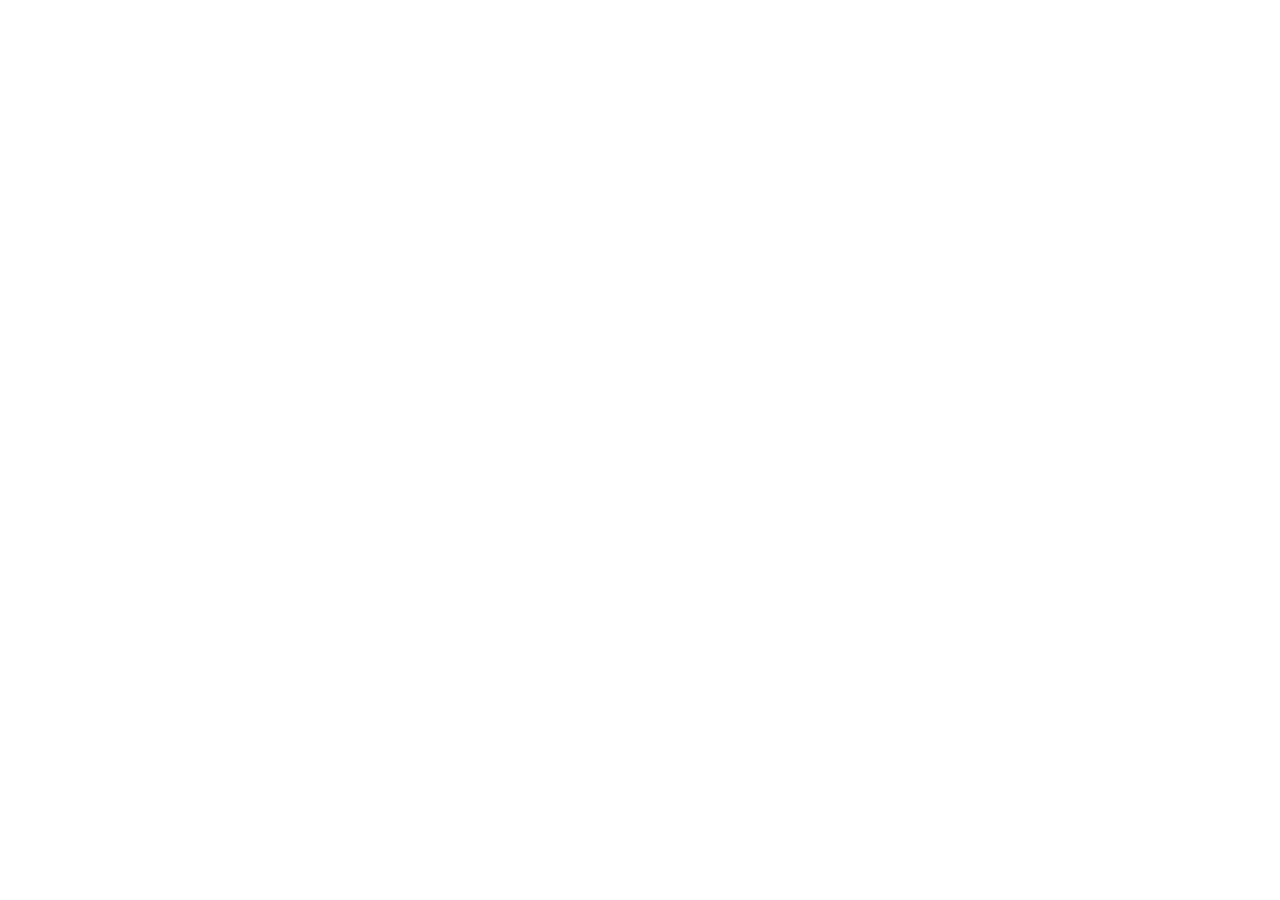
==== index.html @ 83a2ca32 "Add homepage design" ====
<!DOCTYPE html>
<html lang="en">
<head>
    <meta charset="UTF-8">
    <meta name="viewport" content="width=device-width, initial-scale=1.0">
      <title>Meesho Style Store</title>
</head>
<body>
    
</body>
</html>
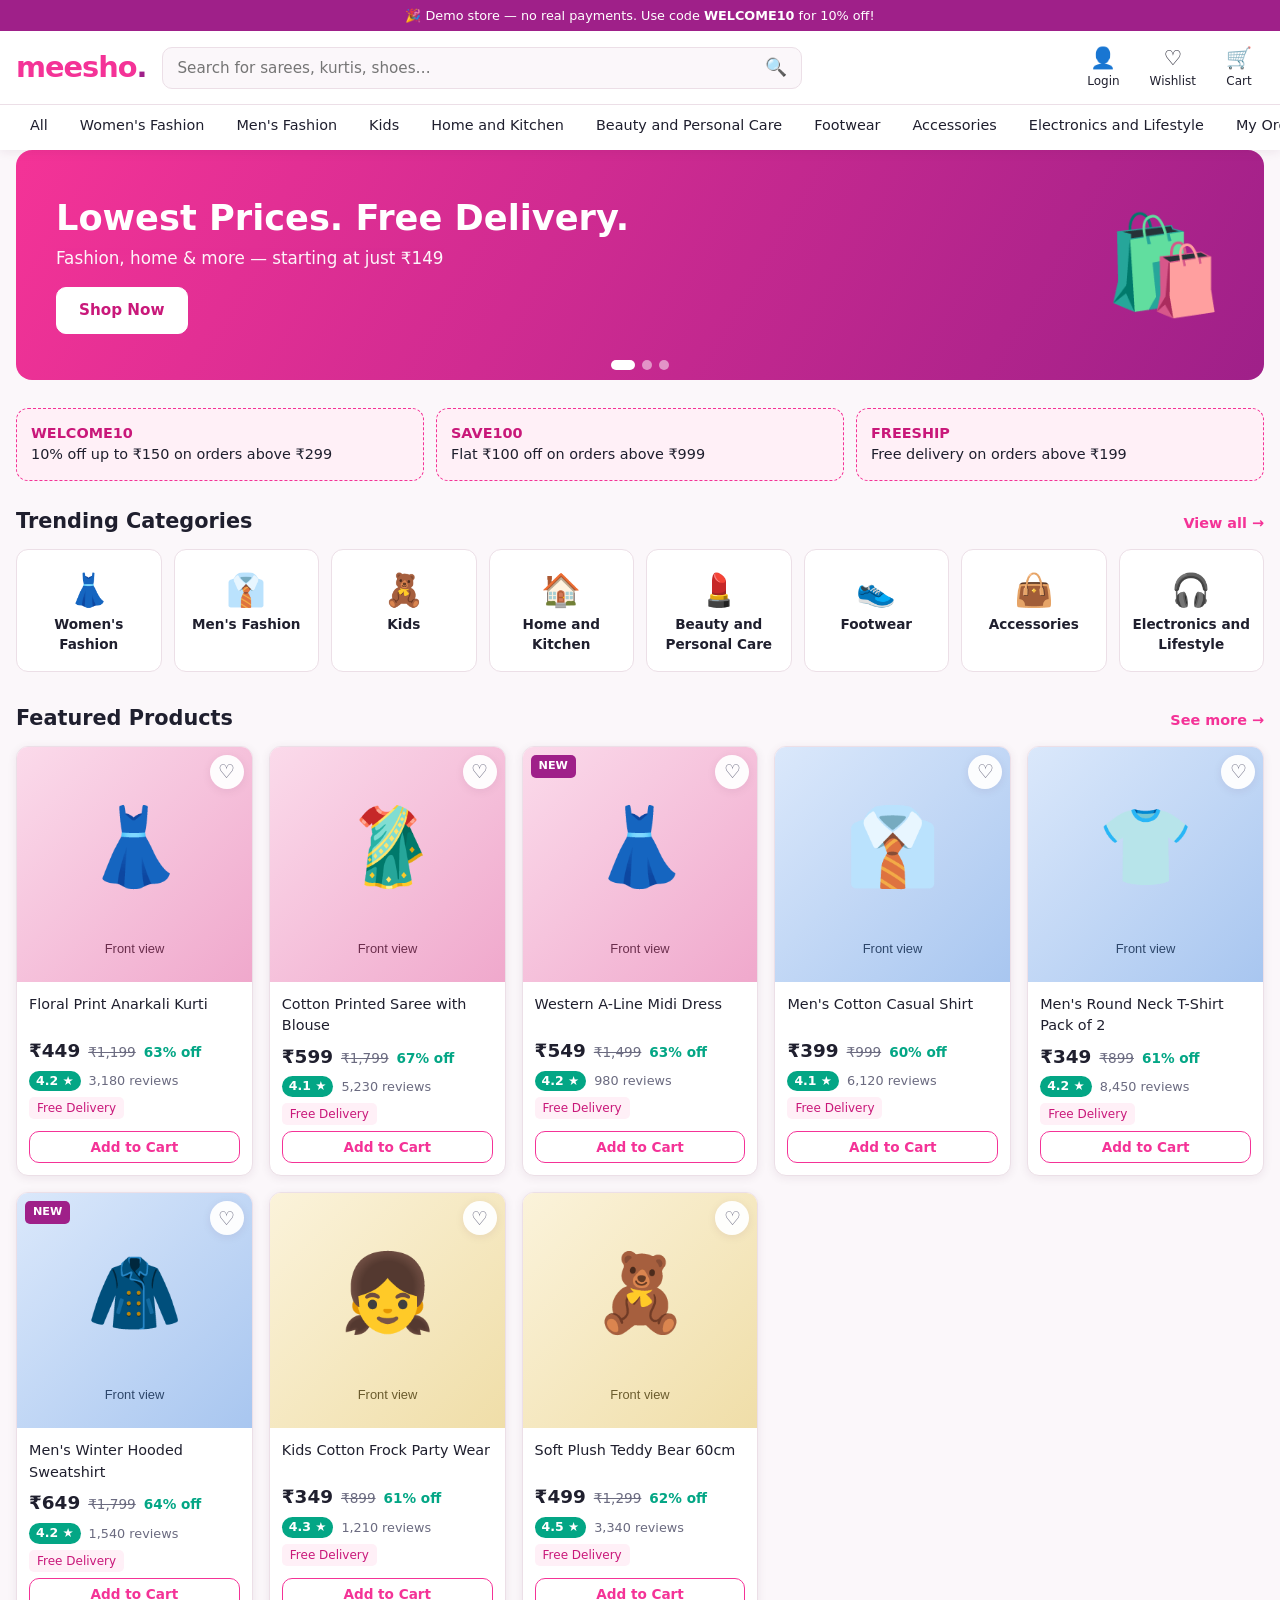
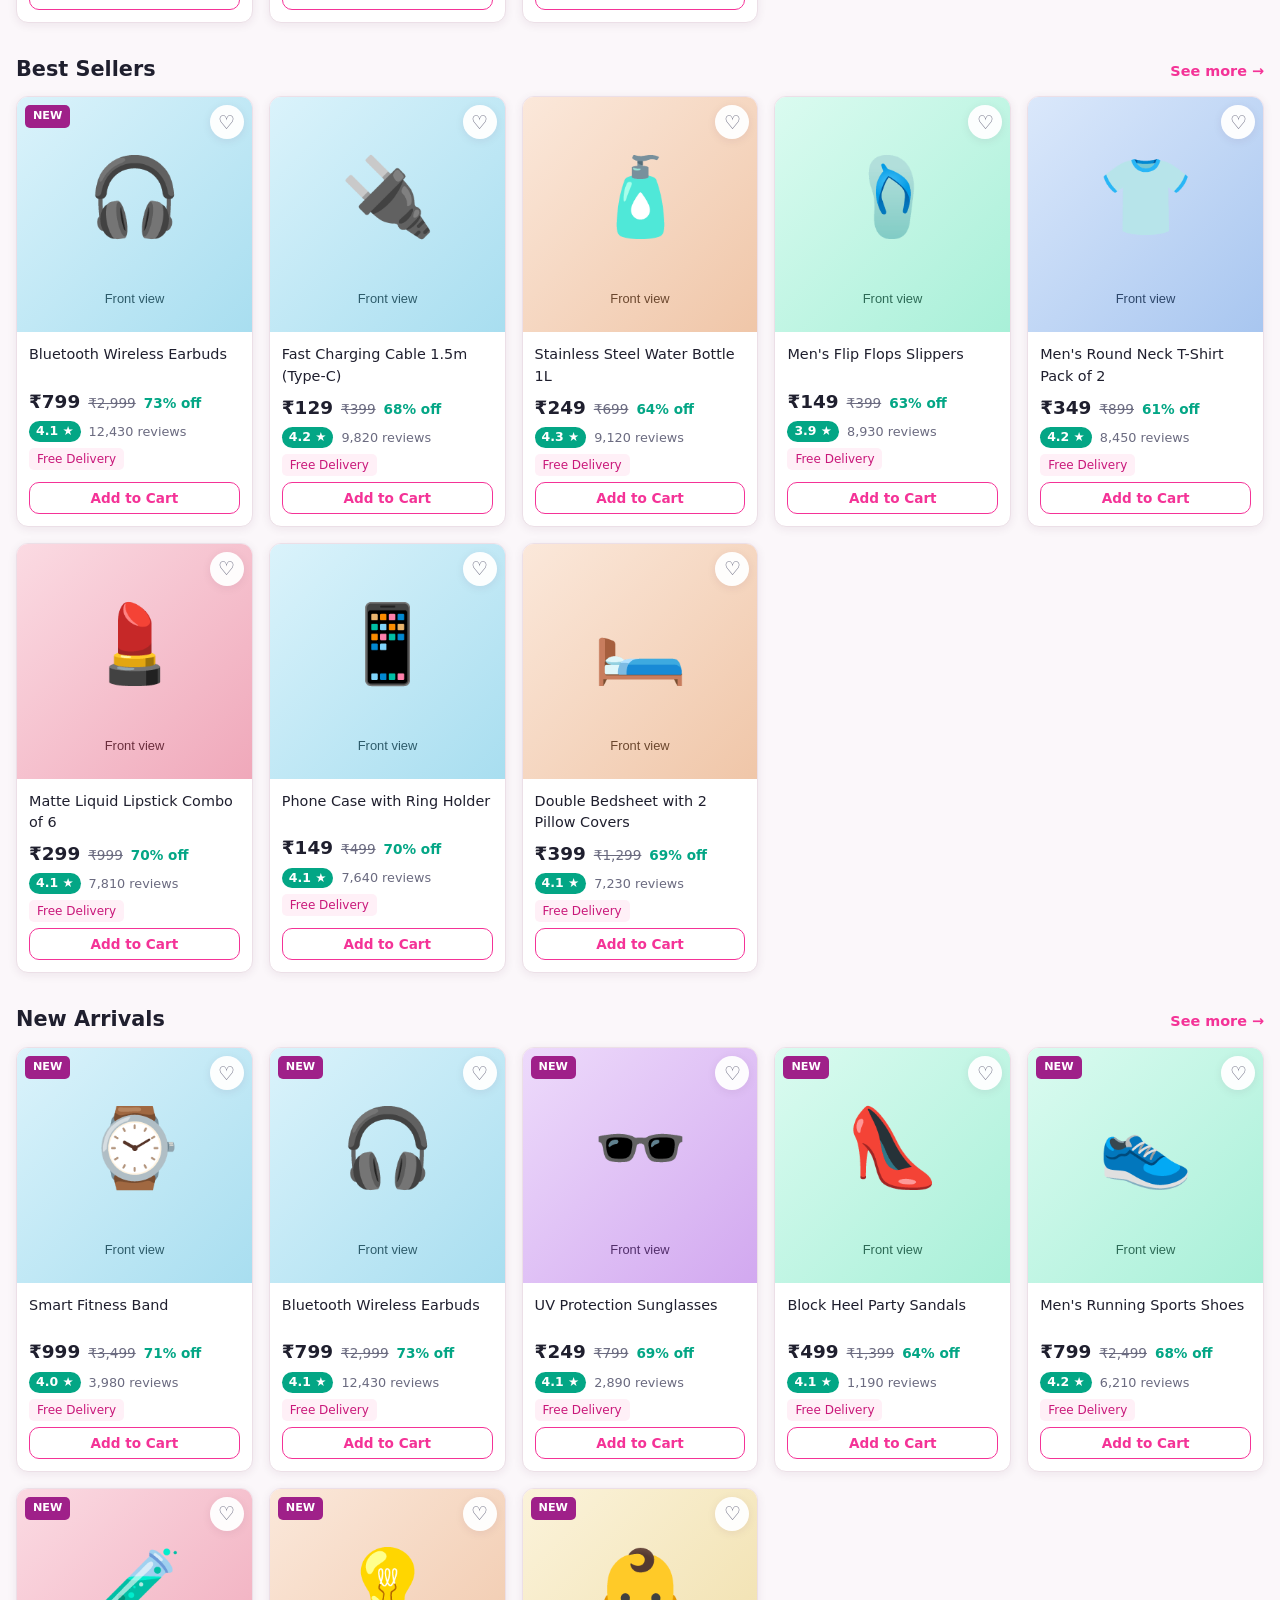
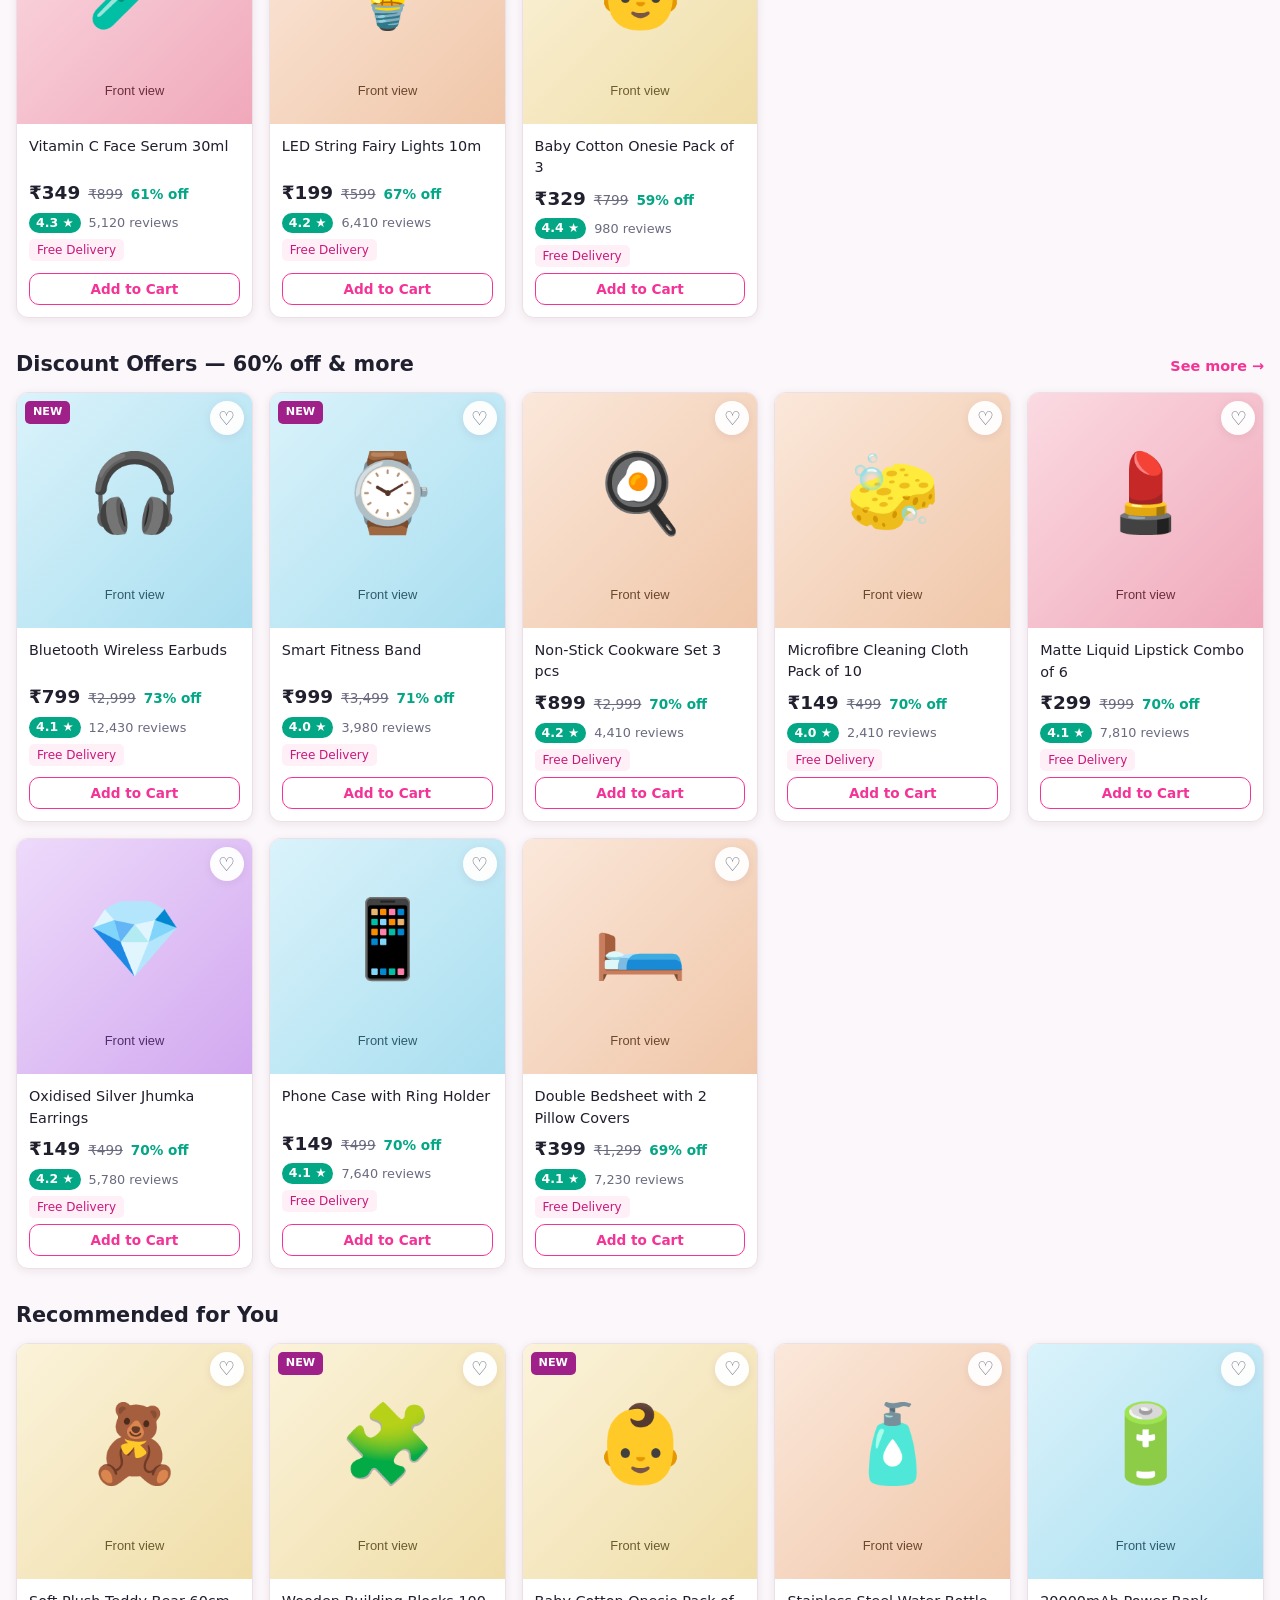
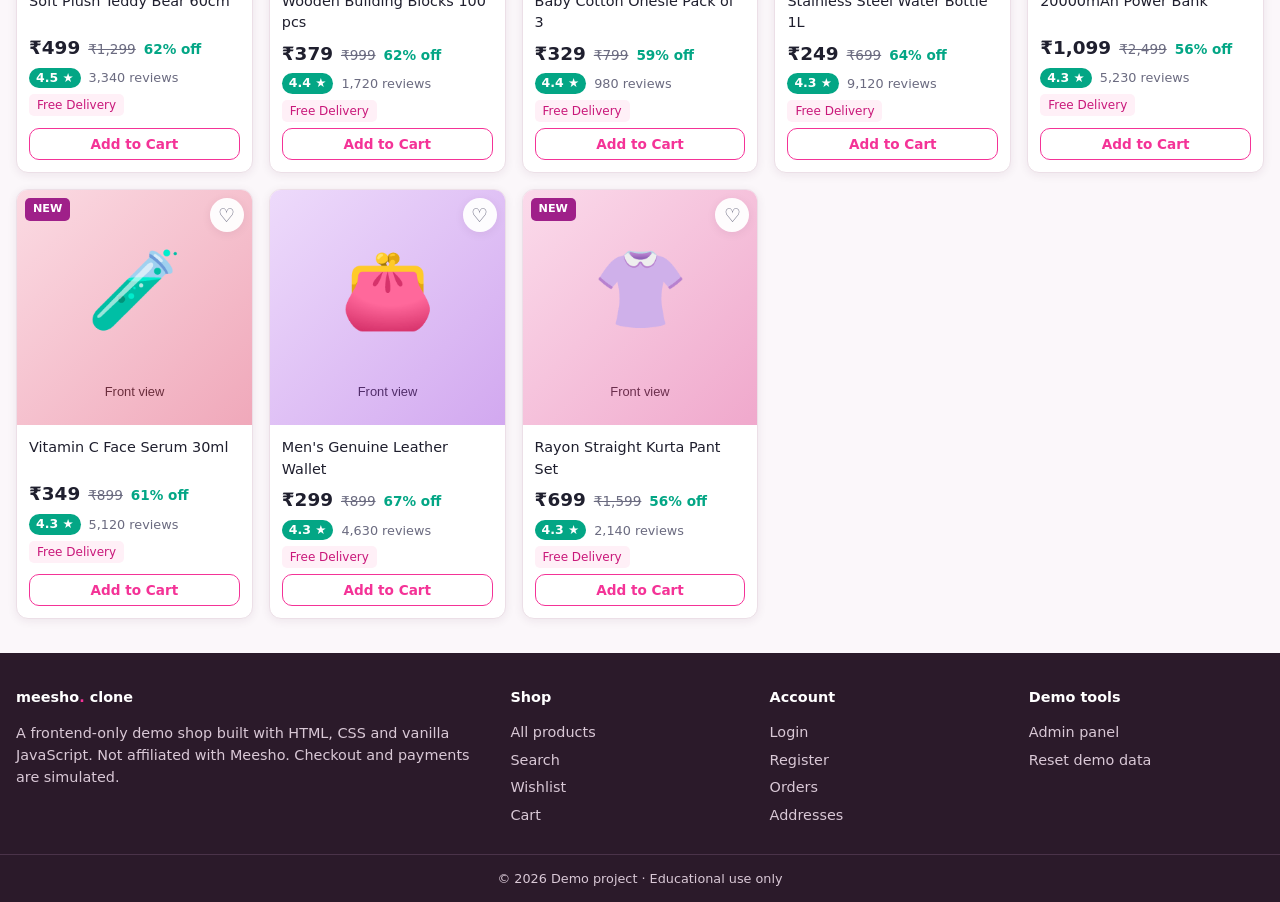
==== commit d4175262: "Add Meesho clone" ====
--- a/index.html
+++ b/index.html
@@ -1,11 +1,30 @@
 <!DOCTYPE html>
 <html lang="en">
 <head>
-    <meta charset="UTF-8">
-    <meta name="viewport" content="width=device-width, initial-scale=1.0">
-      <title>Meesho Style Store</title>
+<meta charset="UTF-8">
+<meta name="viewport" content="width=device-width, initial-scale=1">
+<title>Home | Meesho Clone</title>
+<link rel="stylesheet" href="css/style.css">
+<link rel="stylesheet" href="css/components.css">
+<link rel="stylesheet" href="css/responsive.css">
 </head>
 <body>
-    
+<div id="site-header"></div>
+<main class="container" id="app">
+<div class="hero" id="hero" aria-label="Promotions"></div>
+<div class="offer-strip" id="offers"></div>
+<section class="section"><div class="section-head"><h2>Trending Categories</h2><a href="products.html">View all →</a></div><div class="cat-tiles" id="cat-tiles"></div></section>
+<section class="section"><div class="section-head"><h2>Featured Products</h2><a href="products.html">See more →</a></div><div class="product-grid" id="featured"></div></section>
+<section class="section"><div class="section-head"><h2>Best Sellers</h2><a href="products.html?sort=reviews">See more →</a></div><div class="product-grid" id="bestsellers"></div></section>
+<section class="section"><div class="section-head"><h2>New Arrivals</h2><a href="products.html?sort=newest">See more →</a></div><div class="product-grid" id="new-arrivals"></div></section>
+<section class="section"><div class="section-head"><h2>Discount Offers — 60% off &amp; more</h2><a href="products.html?sort=discount">See more →</a></div><div class="product-grid" id="deals"></div></section>
+<section class="section"><div class="section-head"><h2>Recommended for You</h2></div><div class="product-grid" id="recommended"></div></section>
+<section class="section hidden" id="recent-section"><div class="section-head"><h2>Recently Viewed</h2></div><div class="product-grid" id="recent"></div></section>
+</main>
+<div id="site-footer"></div>
+<script src="js/products.js"></script>
+<script src="js/storage.js"></script>
+<script src="js/common.js"></script>
+<script src="js/home.js"></script>
 </body>
-</html>+</html>
--- a/css/style.css
+++ b/css/style.css
@@ -0,0 +1,112 @@
+:root{--pink:#f43397;--pink-dark:#c9187a;--pink-light:#fff0f7;--purple:#9f2089;--text:#1f1f2e;--muted:#6b6b80;--border:#ecdfe7;--bg:#fbf7fa;--white:#fff;--green:#03a685;--red:#e5383b;--amber:#f59e0b;--radius:12px;--shadow:0 2px 10px rgba(80,20,60,.08)}
+*,*::before,*::after{box-sizing:border-box}
+html{scroll-behavior:smooth}
+body{margin:0;font-family:"Segoe UI",system-ui,-apple-system,Roboto,Arial,sans-serif;color:var(--text);background:var(--bg);line-height:1.5;min-height:100vh;display:flex;flex-direction:column}
+main{flex:1;padding:20px 0 40px}
+img{max-width:100%;display:block}
+a{color:inherit;text-decoration:none}
+h1,h2,h3{line-height:1.25;margin:0 0 .6rem}
+.container{width:100%;max-width:1280px;margin:0 auto;padding:0 16px}
+.muted{color:var(--muted)}
+.hidden{display:none!important}
+/* header */
+.topbar{background:var(--purple);color:#fff;text-align:center;font-size:.8rem;padding:6px 10px}
+#site-header{position:sticky;top:0;z-index:50;background:var(--white);box-shadow:var(--shadow)}
+.header-main{display:flex;align-items:center;gap:16px;padding-top:10px;padding-bottom:10px}
+.logo{font-size:1.8rem;font-weight:800;color:var(--pink);letter-spacing:-1px}
+.logo span{color:var(--purple)}
+.search-form{flex:1;display:flex;border:1.5px solid var(--border);border-radius:10px;overflow:hidden;background:var(--bg);max-width:640px}
+.search-form:focus-within{border-color:var(--pink)}
+.search-form input{flex:1;border:0;background:transparent;padding:11px 14px;font-size:.95rem;outline:none;min-width:0}
+.search-form button{border:0;background:transparent;padding:0 14px;cursor:pointer;font-size:1.1rem}
+.header-actions{display:flex;gap:6px;margin-left:auto}
+.hdr-link{display:flex;flex-direction:column;align-items:center;padding:4px 12px;font-size:.75rem;border-radius:8px}
+.hdr-link:hover{background:var(--pink-light);color:var(--pink-dark)}
+.hdr-ico{font-size:1.3rem;position:relative;line-height:1.3}
+.badge{position:absolute;top:-5px;right:-10px;background:var(--pink);color:#fff;font-style:normal;font-size:.65rem;min-width:18px;height:18px;border-radius:9px;display:flex;align-items:center;justify-content:center;padding:0 4px;font-weight:700}
+.menu-toggle{display:none}
+.cat-nav{border-top:1px solid var(--border);background:var(--white)}
+.cat-nav-inner{display:flex;gap:4px;overflow-x:auto;scrollbar-width:thin}
+.cat-nav a{padding:10px 14px;white-space:nowrap;font-size:.9rem;font-weight:500;border-bottom:3px solid transparent}
+.cat-nav a:hover{color:var(--pink);border-bottom-color:var(--pink)}
+/* buttons & forms */
+.btn{display:inline-flex;align-items:center;justify-content:center;gap:6px;padding:11px 22px;border-radius:10px;border:1.5px solid var(--pink);background:var(--pink);color:#fff;font-weight:600;font-size:.95rem;cursor:pointer;transition:.2s;font-family:inherit}
+.btn:hover:not(:disabled){background:var(--pink-dark);border-color:var(--pink-dark)}
+.btn:disabled{opacity:.5;cursor:not-allowed}
+.btn-outline{background:transparent;color:var(--pink)}
+.btn-outline:hover:not(:disabled){background:var(--pink-light);color:var(--pink-dark)}
+.btn-dark{background:var(--text);border-color:var(--text)}
+.btn-danger{background:var(--red);border-color:var(--red)}
+.btn-sm{padding:7px 12px;font-size:.85rem}
+.btn-block{width:100%}
+.icon-btn{border:0;background:transparent;font-size:1.5rem;cursor:pointer;padding:4px 8px}
+.field{margin-bottom:14px}
+.field label{display:block;font-size:.85rem;font-weight:600;margin-bottom:5px}
+input,select,textarea{font-family:inherit}
+.field input,.field select,.field textarea,.input{width:100%;padding:11px 12px;border:1.5px solid var(--border);border-radius:9px;font-size:.95rem;background:#fff;color:var(--text)}
+.field input:focus,.field select:focus,.field textarea:focus,.input:focus{outline:none;border-color:var(--pink);box-shadow:0 0 0 3px rgba(244,51,151,.12)}
+.err{color:var(--red);font-size:.8rem;display:block;min-height:1em}
+.form-msg{padding:10px 14px;border-radius:9px;margin-bottom:14px;font-size:.9rem}
+.form-msg.error{background:#fdecec;color:#a61b1e}.form-msg.success{background:#e6f7f2;color:#046c55}.form-msg.info{background:#fff4dd;color:#7a5200}
+.grid-2{display:grid;grid-template-columns:1fr 1fr;gap:0 14px}
+.grid-3{display:grid;grid-template-columns:1fr 1fr 1fr;gap:0 14px}
+.pw-wrap{position:relative}.pw-wrap input{padding-right:64px}
+.pw-toggle{position:absolute;right:6px;top:50%;transform:translateY(-50%);border:0;background:transparent;color:var(--pink);font-weight:600;cursor:pointer;font-size:.8rem;padding:6px}
+.strength{height:6px;background:var(--border);border-radius:3px;margin-top:6px;overflow:hidden}
+.strength i{display:block;height:100%;width:0;transition:.3s}
+/* sections / grids */
+.section{margin-bottom:34px}
+.section-head{display:flex;align-items:baseline;justify-content:space-between;margin-bottom:14px}
+.section-head h2{font-size:1.3rem;margin:0}
+.section-head a{color:var(--pink);font-weight:600;font-size:.9rem}
+.product-grid{display:grid;grid-template-columns:repeat(auto-fill,minmax(210px,1fr));gap:16px}
+.card{background:var(--white);border:1px solid var(--border);border-radius:var(--radius);overflow:hidden;box-shadow:var(--shadow)}
+.product-card{position:relative;display:flex;flex-direction:column;transition:.25s}
+.product-card:hover{transform:translateY(-3px);box-shadow:0 8px 22px rgba(80,20,60,.15)}
+.card-img{position:relative;aspect-ratio:1/1;background:var(--pink-light);display:block;overflow:hidden}
+.card-img img{width:100%;height:100%;object-fit:cover;transition:.4s}
+.product-card:hover .card-img img{transform:scale(1.05)}
+.card-body{padding:12px;display:flex;flex-direction:column;gap:6px;flex:1}
+.card-title{font-size:.9rem;font-weight:500;display:-webkit-box;-webkit-line-clamp:2;-webkit-box-orient:vertical;overflow:hidden;min-height:2.6em}
+.price-row{display:flex;align-items:baseline;gap:8px;flex-wrap:wrap}
+.price{font-size:1.15rem;font-weight:700}.mrp{text-decoration:line-through;color:var(--muted);font-size:.85rem}.off{color:var(--green);font-weight:600;font-size:.85rem}
+.meta{display:flex;align-items:center;gap:8px;font-size:.8rem}
+.rating{background:var(--green);color:#fff;padding:1px 7px;border-radius:12px;font-weight:600;font-size:.78rem}
+.free-del{font-size:.75rem;background:var(--pink-light);color:var(--pink-dark);padding:2px 8px;border-radius:5px;align-self:flex-start}
+.product-card .btn{margin-top:auto}
+.tag{position:absolute;top:8px;left:8px;font-size:.7rem;font-weight:700;padding:3px 8px;border-radius:5px;color:#fff}
+.tag-new{background:var(--purple)}.tag-out{background:var(--red);left:auto;right:8px}
+.wish-btn{position:absolute;top:8px;right:8px;z-index:2;width:34px;height:34px;border-radius:50%;border:0;background:rgba(255,255,255,.95);font-size:1.2rem;cursor:pointer;box-shadow:var(--shadow);color:var(--muted);transition:.2s}
+.wish-btn.active{color:var(--pink)}.wish-btn:hover{transform:scale(1.1)}
+.empty-state{grid-column:1/-1;text-align:center;padding:50px 16px;color:var(--muted);background:var(--white);border:1px dashed var(--border);border-radius:var(--radius)}
+.empty-icon{font-size:3rem;margin-bottom:6px}
+.loading{text-align:center;padding:40px;color:var(--muted)}
+.spinner{width:34px;height:34px;border:4px solid var(--border);border-top-color:var(--pink);border-radius:50%;animation:spin 1s linear infinite;margin:0 auto 10px}
+@keyframes spin{to{transform:rotate(360deg)}}
+/* hero + categories */
+.hero{position:relative;border-radius:16px;overflow:hidden;margin-bottom:28px;min-height:230px}
+.slide{display:none;padding:44px 40px;color:#fff;min-height:230px;align-items:center;justify-content:space-between;gap:20px;animation:fade .6s}
+.slide.active{display:flex}
+.slide h1{font-size:2.2rem;margin-bottom:.4rem}.slide p{margin:0 0 16px;font-size:1.05rem;opacity:.95}
+.slide .big{font-size:6rem;line-height:1}
+.s1{background:linear-gradient(120deg,#f43397,#9f2089)}.s2{background:linear-gradient(120deg,#ff7a45,#f43397)}.s3{background:linear-gradient(120deg,#6a4cff,#f43397)}
+.slide .btn{background:#fff;color:var(--pink-dark);border-color:#fff}
+.dots{position:absolute;bottom:10px;left:50%;transform:translateX(-50%);display:flex;gap:7px}
+.dots button{width:10px;height:10px;border-radius:50%;border:0;background:rgba(255,255,255,.5);cursor:pointer;padding:0}.dots button.active{background:#fff;width:24px;border-radius:5px}
+@keyframes fade{from{opacity:0;transform:translateX(10px)}to{opacity:1;transform:none}}
+.cat-tiles{display:grid;grid-template-columns:repeat(auto-fill,minmax(130px,1fr));gap:12px}
+.cat-tile{background:var(--white);border:1px solid var(--border);border-radius:var(--radius);padding:16px 8px;text-align:center;font-size:.85rem;font-weight:600;transition:.2s}
+.cat-tile:hover{border-color:var(--pink);transform:translateY(-3px);box-shadow:var(--shadow)}
+.cat-tile span{display:block;font-size:2rem}
+.offer-strip{display:grid;grid-template-columns:repeat(auto-fit,minmax(220px,1fr));gap:12px;margin-bottom:28px}
+.offer{background:var(--pink-light);border:1px dashed var(--pink);border-radius:var(--radius);padding:14px;font-size:.9rem}.offer b{color:var(--pink-dark)}
+/* footer */
+#site-footer{background:#2b1a2a;color:#d9c8d6;margin-top:auto}
+.footer-grid{display:grid;grid-template-columns:2fr 1fr 1fr 1fr;gap:24px;padding-top:34px;padding-bottom:24px;font-size:.9rem}
+#site-footer h4{color:#fff;margin:0 0 10px}#site-footer a{display:block;padding:3px 0}#site-footer a:hover{color:var(--pink)}
+.footer-bottom{text-align:center;padding:14px;border-top:1px solid #4a3349;font-size:.8rem}
+/* page layouts */
+.page-title{font-size:1.6rem;margin-bottom:16px}
+.narrow{max-width:520px;margin:0 auto}
+.panel{background:var(--white);border:1px solid var(--border);border-radius:var(--radius);padding:20px;box-shadow:var(--shadow)}
+.notice{background:#fff4dd;border:1px solid #f3d899;color:#7a5200;border-radius:9px;padding:10px 14px;font-size:.85rem;margin-bottom:16px}
--- a/css/components.css
+++ b/css/components.css
@@ -0,0 +1,82 @@
+#toast-box{position:fixed;bottom:20px;left:50%;transform:translateX(-50%);z-index:999;display:flex;flex-direction:column;gap:8px;align-items:center;width:max-content;max-width:92vw}
+.toast{background:#222;color:#fff;padding:11px 20px;border-radius:30px;font-size:.9rem;box-shadow:0 6px 20px rgba(0,0,0,.25);animation:rise .3s;transition:.3s}
+.toast.success{background:var(--green)}.toast.error{background:var(--red)}.toast.info{background:#444}.toast.hide{opacity:0;transform:translateY(10px)}
+@keyframes rise{from{opacity:0;transform:translateY(14px)}to{opacity:1;transform:none}}
+/* product list page */
+.list-layout{display:grid;grid-template-columns:260px 1fr;gap:20px;align-items:start}
+.filters{position:sticky;top:130px}
+.filters h3{font-size:1rem;margin-top:16px}.filters h3:first-child{margin-top:0}
+.opt{display:flex;align-items:center;gap:8px;padding:4px 0;font-size:.9rem;cursor:pointer}
+.opt input{accent-color:var(--pink)}
+.price-inputs{display:flex;gap:8px;align-items:center}.price-inputs input{width:100%}
+.toolbar{display:flex;justify-content:space-between;align-items:center;gap:10px;margin-bottom:14px;flex-wrap:wrap}
+.filter-toggle{display:none}
+.chips{display:flex;gap:8px;flex-wrap:wrap;margin-bottom:12px}
+.chip{background:var(--pink-light);color:var(--pink-dark);border:1px solid var(--pink);border-radius:20px;padding:4px 12px;font-size:.82rem;cursor:pointer}
+/* product details */
+.pd{display:grid;grid-template-columns:minmax(0,1fr) minmax(0,1.1fr);gap:30px}
+.gallery-main{aspect-ratio:1/1;border-radius:var(--radius);overflow:hidden;background:var(--pink-light);border:1px solid var(--border)}
+.gallery-main img{width:100%;height:100%;object-fit:cover}
+.thumbs{display:flex;gap:10px;margin-top:10px}
+.thumbs button{width:70px;height:70px;border:2px solid var(--border);border-radius:9px;padding:0;overflow:hidden;cursor:pointer;background:none}
+.thumbs button.active{border-color:var(--pink)}.thumbs img{width:100%;height:100%;object-fit:cover}
+.pd h1{font-size:1.6rem}
+.pd-price{font-size:2rem;font-weight:800}
+.pills{display:flex;gap:8px;flex-wrap:wrap}
+.pill{border:1.5px solid var(--border);background:#fff;border-radius:20px;padding:6px 16px;cursor:pointer;font-size:.9rem;font-family:inherit}
+.pill.active{border-color:var(--pink);background:var(--pink-light);color:var(--pink-dark);font-weight:600}
+.opt-label{font-weight:600;margin:16px 0 8px;font-size:.9rem}
+.qty{display:inline-flex;align-items:center;border:1.5px solid var(--border);border-radius:9px;overflow:hidden;background:#fff}
+.qty button{border:0;background:var(--pink-light);width:34px;height:34px;font-size:1.1rem;cursor:pointer;color:var(--pink-dark)}.qty button:disabled{opacity:.4;cursor:not-allowed}
+.qty span{min-width:38px;text-align:center;font-weight:600}
+.stock-ok{color:var(--green);font-weight:600}.stock-low{color:var(--amber);font-weight:600}.stock-out{color:var(--red);font-weight:600}
+.pd-actions{display:flex;gap:12px;margin:22px 0;flex-wrap:wrap}.pd-actions .btn{flex:1;min-width:140px}
+.pin-row{display:flex;gap:8px}.pin-row input{flex:1}
+.spec{width:100%;border-collapse:collapse;font-size:.9rem}.spec td{padding:8px 10px;border-bottom:1px solid var(--border)}.spec td:first-child{color:var(--muted);width:40%}
+.review{border-bottom:1px solid var(--border);padding:10px 0;font-size:.9rem}
+/* cart / checkout */
+.cart-layout{display:grid;grid-template-columns:minmax(0,1.8fr) minmax(0,1fr);gap:20px;align-items:start}
+.line{display:grid;grid-template-columns:90px 1fr auto;gap:14px;padding:14px 0;border-bottom:1px solid var(--border)}
+.line:last-child{border-bottom:0}
+.line img{width:90px;height:90px;object-fit:cover;border-radius:9px}
+.line-title{font-weight:600}.line-opts{font-size:.82rem;color:var(--muted)}
+.line-actions{display:flex;gap:12px;align-items:center;margin-top:8px;flex-wrap:wrap}
+.link-btn{background:none;border:0;color:var(--pink);font-weight:600;cursor:pointer;font-size:.85rem;padding:0;font-family:inherit}
+.summary{position:sticky;top:130px}
+.sum-row{display:flex;justify-content:space-between;padding:6px 0;font-size:.95rem}
+.sum-row.total{border-top:1px dashed var(--border);margin-top:8px;padding-top:12px;font-weight:800;font-size:1.15rem}
+.save{color:var(--green)}
+.coupon-row{display:flex;gap:8px;margin:12px 0}.coupon-row input{flex:1;text-transform:uppercase}
+.stock-warn{color:var(--red);font-size:.8rem}
+.radio-card{display:flex;gap:10px;border:1.5px solid var(--border);border-radius:10px;padding:12px;margin-bottom:10px;cursor:pointer;background:#fff}
+.radio-card:has(input:checked){border-color:var(--pink);background:var(--pink-light)}
+.radio-card input{accent-color:var(--pink);margin-top:4px}
+.step-title{display:flex;align-items:center;gap:10px;font-size:1.1rem;margin:0 0 12px}
+.step-title b{background:var(--pink);color:#fff;width:26px;height:26px;border-radius:50%;display:inline-flex;align-items:center;justify-content:center;font-size:.85rem}
+.success-box{text-align:center;padding:30px 10px}.success-box .tick{width:80px;height:80px;border-radius:50%;background:var(--green);color:#fff;font-size:3rem;display:flex;align-items:center;justify-content:center;margin:0 auto 14px;animation:pop .5s}
+@keyframes pop{from{transform:scale(0)}to{transform:scale(1)}}
+/* orders / timeline */
+.order-card{margin-bottom:16px}
+.order-head{display:flex;justify-content:space-between;gap:10px;flex-wrap:wrap;padding-bottom:10px;border-bottom:1px solid var(--border);margin-bottom:10px;font-size:.9rem}
+.status{padding:3px 12px;border-radius:14px;font-size:.78rem;font-weight:700;background:#e8e8f0;color:#444;display:inline-block}
+.status.Placed,.status.Confirmed{background:#e6f0ff;color:#1b4aa8}.status.Shipped,.status.Out\ for\ Delivery{background:#fff4dd;color:#7a5200}.status.Delivered{background:#e6f7f2;color:#046c55}.status.Cancelled{background:#fdecec;color:#a61b1e}
+.o-item{display:flex;gap:12px;align-items:center;padding:6px 0;font-size:.9rem}.o-item img{width:54px;height:54px;border-radius:8px;object-fit:cover}
+.timeline{list-style:none;padding:0;margin:10px 0 0;position:relative}
+.timeline li{position:relative;padding:0 0 22px 36px;color:var(--muted)}
+.timeline li::before{content:"";position:absolute;left:9px;top:20px;bottom:-2px;width:2px;background:var(--border)}
+.timeline li:last-child::before{display:none}
+.timeline li::after{content:"";position:absolute;left:0;top:2px;width:20px;height:20px;border-radius:50%;background:#fff;border:2px solid var(--border)}
+.timeline li.done{color:var(--text)}.timeline li.done::after{background:var(--green);border-color:var(--green)}.timeline li.done::before{background:var(--green)}
+.timeline li.cancelled::after{background:var(--red);border-color:var(--red)}
+/* search */
+.suggest-box{position:relative}
+.suggestions{position:absolute;left:0;right:0;top:100%;background:#fff;border:1px solid var(--border);border-radius:0 0 10px 10px;box-shadow:var(--shadow);z-index:20;max-height:280px;overflow:auto}
+.suggestions button{display:block;width:100%;text-align:left;border:0;background:none;padding:10px 14px;cursor:pointer;font-size:.9rem;font-family:inherit}.suggestions button:hover{background:var(--pink-light)}
+/* tabs */
+.tabs{display:flex;gap:6px;border-bottom:2px solid var(--border);margin-bottom:18px;overflow-x:auto}
+.tab{border:0;background:none;padding:10px 18px;font-weight:600;cursor:pointer;color:var(--muted);border-bottom:3px solid transparent;margin-bottom:-2px;font-family:inherit;white-space:nowrap}
+.tab.active{color:var(--pink);border-bottom-color:var(--pink)}
+.addr-card{position:relative}.addr-card .default-tag{background:var(--green);color:#fff;font-size:.7rem;padding:2px 8px;border-radius:10px;margin-left:6px}
+.addr-grid{display:grid;grid-template-columns:repeat(auto-fill,minmax(280px,1fr));gap:14px;margin-bottom:20px}
+.stats{display:grid;grid-template-columns:repeat(auto-fit,minmax(170px,1fr));gap:14px;margin-bottom:20px}
+.stat{background:#fff;border:1px solid var(--border);border-radius:var(--radius);padding:16px}.stat b{display:block;font-size:1.6rem;color:var(--pink-dark)}
--- a/css/responsive.css
+++ b/css/responsive.css
@@ -0,0 +1,35 @@
+@media (max-width:1024px){
+  .list-layout{grid-template-columns:220px 1fr}
+  .footer-grid{grid-template-columns:1fr 1fr}
+  .pd{gap:20px}
+}
+@media (max-width:820px){
+  .header-main{flex-wrap:wrap;gap:8px 10px}
+  .menu-toggle{display:block;order:0}
+  .logo{order:1;font-size:1.5rem}
+  .header-actions{order:2}
+  .search-form{order:3;flex:1 1 100%;max-width:none}
+  .hdr-txt{display:none}.hdr-link{padding:4px 8px}
+  .cat-nav{display:none}.cat-nav.open{display:block}
+  .cat-nav-inner{flex-direction:column}
+  .list-layout,.pd,.cart-layout{grid-template-columns:1fr}
+  .filters{position:fixed;inset:0 25% 0 0;z-index:100;overflow:auto;border-radius:0;transform:translateX(-105%);transition:.3s;top:0}
+  .filters.open{transform:none}
+  .filter-toggle{display:inline-flex}
+  .summary{position:static}
+  .slide{padding:28px 22px}.slide h1{font-size:1.6rem}.slide .big{font-size:4rem}
+}
+@media (max-width:560px){
+  .product-grid{grid-template-columns:repeat(2,1fr);gap:10px}
+  .card-body{padding:9px}.price{font-size:1rem}
+  .grid-2,.grid-3{grid-template-columns:1fr}
+  .footer-grid{grid-template-columns:1fr}
+  .slide .big{display:none}
+  .line{grid-template-columns:70px 1fr}.line img{width:70px;height:70px}.line>.line-price{grid-column:2}
+  .page-title{font-size:1.3rem}
+  .topbar{font-size:.72rem}
+}
+@media (max-width:360px){
+  .container{padding:0 10px}.btn{padding:10px 14px}.hdr-link{padding:4px 5px}
+}
+@media (min-width:1600px){.container{max-width:1440px}}
